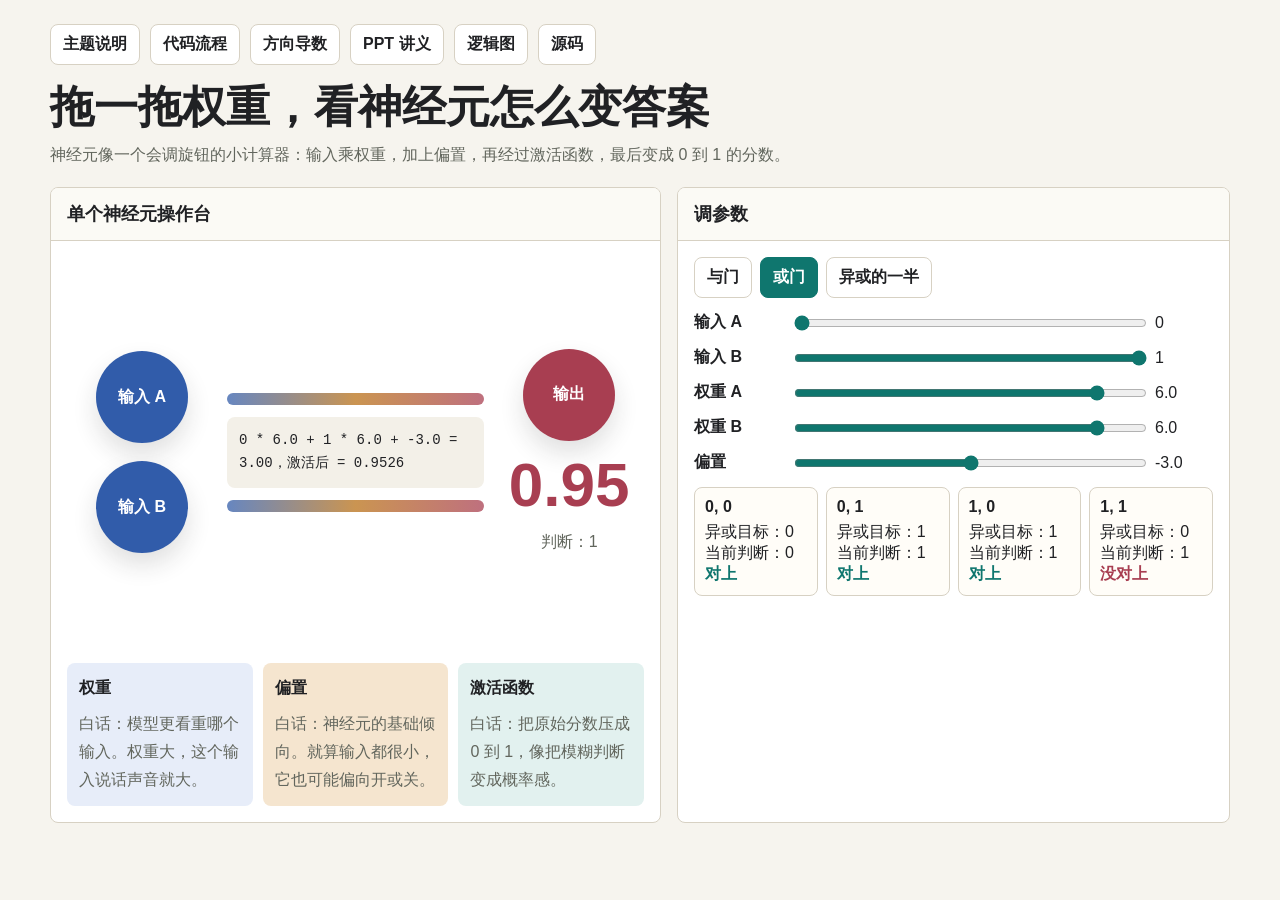
==== topics/01-neural-network-basics/demo-web/index.html @ bed3367c "Initial llm learning lab" ====
<!doctype html>
<html lang="zh-CN">
<head>
  <meta charset="utf-8" />
  <meta name="viewport" content="width=device-width, initial-scale=1" />
  <title>神经网络入门互动演示</title>
  <style>
    :root {
      --paper: #f6f4ee;
      --ink: #202124;
      --muted: #62665d;
      --line: #d7d1c3;
      --white: #ffffff;
      --teal: #0f766e;
      --amber: #b86f14;
      --blue: #315caa;
      --rose: #a83e51;
      --soft-teal: #e2f1ef;
      --soft-amber: #f5e5cf;
      --soft-blue: #e7edf9;
      --soft-rose: #f6e2e7;
    }

    * {
      box-sizing: border-box;
    }

    body {
      margin: 0;
      font-family: "Microsoft YaHei", "PingFang SC", "Segoe UI", sans-serif;
      color: var(--ink);
      background: var(--paper);
    }

    header,
    main {
      width: min(1180px, calc(100% - 32px));
      margin: 0 auto;
    }

    header {
      padding: 24px 0 18px;
    }

    .nav {
      display: flex;
      flex-wrap: wrap;
      gap: 10px;
      margin-bottom: 18px;
    }

    .nav a,
    button {
      border: 1px solid var(--line);
      border-radius: 8px;
      padding: 9px 12px;
      background: var(--white);
      color: var(--ink);
      font: inherit;
      font-weight: 700;
      text-decoration: none;
      cursor: pointer;
    }

    button.active {
      color: var(--white);
      background: var(--teal);
      border-color: var(--teal);
    }

    h1 {
      margin: 0 0 10px;
      font-size: clamp(28px, 4vw, 44px);
      line-height: 1.1;
      letter-spacing: 0;
    }

    p {
      margin: 0;
      color: var(--muted);
      line-height: 1.75;
    }

    main {
      display: grid;
      grid-template-columns: minmax(0, 1.05fr) minmax(320px, 0.95fr);
      gap: 16px;
      padding-bottom: 34px;
    }

    .panel {
      border: 1px solid var(--line);
      border-radius: 8px;
      background: var(--white);
      overflow: hidden;
    }

    .panel-head {
      padding: 14px 16px;
      border-bottom: 1px solid var(--line);
      background: #fbfaf5;
    }

    .panel-head h2 {
      margin: 0;
      font-size: 18px;
      letter-spacing: 0;
    }

    .panel-body {
      padding: 16px;
    }

    .stage {
      min-height: 390px;
      display: grid;
      grid-template-columns: 150px 1fr 150px;
      gap: 10px;
      align-items: center;
      position: relative;
    }

    .stack {
      display: grid;
      gap: 18px;
      justify-items: center;
    }

    .node {
      width: 92px;
      aspect-ratio: 1;
      border-radius: 50%;
      display: grid;
      place-items: center;
      color: var(--white);
      font-weight: 800;
      box-shadow: 0 12px 24px rgba(32, 33, 36, 0.14);
    }

    .node.input { background: var(--blue); }
    .node.neuron { background: var(--amber); }
    .node.output { background: var(--rose); }

    .formula {
      align-self: stretch;
      display: grid;
      align-content: center;
      gap: 12px;
    }

    .wire {
      height: 12px;
      border-radius: 999px;
      background: linear-gradient(90deg, var(--blue), var(--amber), var(--rose));
      opacity: 0.74;
    }

    .score {
      border-radius: 8px;
      padding: 12px;
      background: #f3f0e8;
      line-height: 1.7;
      font-family: Consolas, "Courier New", monospace;
      font-size: 14px;
      overflow-wrap: anywhere;
    }

    .answer {
      display: grid;
      gap: 8px;
      justify-items: center;
    }

    .big-number {
      font-size: clamp(34px, 6vw, 62px);
      font-weight: 900;
      color: var(--rose);
      letter-spacing: 0;
    }

    .controls {
      display: grid;
      gap: 14px;
    }

    .control {
      display: grid;
      grid-template-columns: 88px 1fr 58px;
      gap: 10px;
      align-items: center;
    }

    label {
      font-weight: 700;
    }

    input[type="range"] {
      width: 100%;
      accent-color: var(--teal);
    }

    .presets {
      display: flex;
      flex-wrap: wrap;
      gap: 8px;
      margin-bottom: 14px;
    }

    .truth {
      display: grid;
      grid-template-columns: repeat(4, 1fr);
      gap: 8px;
      margin-top: 14px;
    }

    .case {
      border: 1px solid var(--line);
      border-radius: 8px;
      padding: 10px;
      background: #fffdf8;
      min-height: 100px;
    }

    .case strong {
      display: block;
      margin-bottom: 6px;
    }

    .ok {
      color: var(--teal);
      font-weight: 800;
    }

    .bad {
      color: var(--rose);
      font-weight: 800;
    }

    .why {
      display: grid;
      grid-template-columns: repeat(3, 1fr);
      gap: 10px;
      margin-top: 16px;
    }

    .mini {
      border-radius: 8px;
      padding: 12px;
      min-height: 130px;
      line-height: 1.65;
    }

    .mini:nth-child(1) { background: var(--soft-blue); }
    .mini:nth-child(2) { background: var(--soft-amber); }
    .mini:nth-child(3) { background: var(--soft-teal); }

    .mini h3 {
      margin: 0 0 8px;
      font-size: 16px;
      letter-spacing: 0;
    }

    @media (max-width: 940px) {
      main,
      .why {
        grid-template-columns: 1fr;
      }

      .stage {
        grid-template-columns: 1fr;
      }

      .wire {
        height: 8px;
      }

      .truth {
        grid-template-columns: repeat(2, 1fr);
      }
    }
  </style>
</head>
<body>
  <header>
    <nav class="nav" aria-label="页面导航">
      <a href="../README.md">主题说明</a>
      <a href="../code-flow.html">代码流程</a>
      <a href="directional-derivative.html">方向导数</a>
      <a href="../slides.html">PPT 讲义</a>
      <a href="../logic-map.html">逻辑图</a>
      <a href="../demo-project/mlp_from_scratch.py">源码</a>
    </nav>
    <h1>拖一拖权重，看神经元怎么变答案</h1>
    <p>神经元像一个会调旋钮的小计算器：输入乘权重，加上偏置，再经过激活函数，最后变成 0 到 1 的分数。</p>
  </header>

  <main>
    <section class="panel">
      <div class="panel-head">
        <h2>单个神经元操作台</h2>
      </div>
      <div class="panel-body">
        <div class="stage">
          <div class="stack">
            <div class="node input">输入 A</div>
            <div class="node input">输入 B</div>
          </div>
          <div class="formula">
            <div class="wire"></div>
            <div class="score" id="formulaText"></div>
            <div class="wire"></div>
          </div>
          <div class="answer">
            <div class="node output">输出</div>
            <div class="big-number" id="outputNumber">0.00</div>
            <p id="outputLabel">判断：0</p>
          </div>
        </div>

        <div class="why">
          <article class="mini">
            <h3>权重</h3>
            <p>白话：模型更看重哪个输入。权重大，这个输入说话声音就大。</p>
          </article>
          <article class="mini">
            <h3>偏置</h3>
            <p>白话：神经元的基础倾向。就算输入都很小，它也可能偏向开或关。</p>
          </article>
          <article class="mini">
            <h3>激活函数</h3>
            <p>白话：把原始分数压成 0 到 1，像把模糊判断变成概率感。</p>
          </article>
        </div>
      </div>
    </section>

    <aside class="panel">
      <div class="panel-head">
        <h2>调参数</h2>
      </div>
      <div class="panel-body">
        <div class="presets">
          <button data-preset="and">与门</button>
          <button data-preset="or" class="active">或门</button>
          <button data-preset="half-xor">异或的一半</button>
        </div>

        <div class="controls">
          <div class="control">
            <label for="inputA">输入 A</label>
            <input id="inputA" type="range" min="0" max="1" step="1" value="0" />
            <span id="inputAValue">0</span>
          </div>
          <div class="control">
            <label for="inputB">输入 B</label>
            <input id="inputB" type="range" min="0" max="1" step="1" value="1" />
            <span id="inputBValue">1</span>
          </div>
          <div class="control">
            <label for="weightA">权重 A</label>
            <input id="weightA" type="range" min="-8" max="8" step="0.1" value="6" />
            <span id="weightAValue">6.0</span>
          </div>
          <div class="control">
            <label for="weightB">权重 B</label>
            <input id="weightB" type="range" min="-8" max="8" step="0.1" value="6" />
            <span id="weightBValue">6.0</span>
          </div>
          <div class="control">
            <label for="bias">偏置</label>
            <input id="bias" type="range" min="-10" max="4" step="0.1" value="-3" />
            <span id="biasValue">-3.0</span>
          </div>
        </div>

        <div class="truth" id="truthTable" aria-label="四种输入的判断结果"></div>
      </div>
    </aside>
  </main>

  <script>
    const controls = {
      inputA: document.querySelector("#inputA"),
      inputB: document.querySelector("#inputB"),
      weightA: document.querySelector("#weightA"),
      weightB: document.querySelector("#weightB"),
      bias: document.querySelector("#bias")
    };

    const values = {
      inputA: document.querySelector("#inputAValue"),
      inputB: document.querySelector("#inputBValue"),
      weightA: document.querySelector("#weightAValue"),
      weightB: document.querySelector("#weightBValue"),
      bias: document.querySelector("#biasValue")
    };

    const formulaText = document.querySelector("#formulaText");
    const outputNumber = document.querySelector("#outputNumber");
    const outputLabel = document.querySelector("#outputLabel");
    const truthTable = document.querySelector("#truthTable");
    const presetButtons = document.querySelectorAll("[data-preset]");

    const presets = {
      and: { weightA: 6, weightB: 6, bias: -9 },
      or: { weightA: 6, weightB: 6, bias: -3 },
      "half-xor": { weightA: 8, weightB: -8, bias: -4 }
    };

    function sigmoid(score) {
      return 1 / (1 + Math.exp(-score));
    }

    function readNumber(name) {
      return Number(controls[name].value);
    }

    function predict(inputA, inputB) {
      const weightA = readNumber("weightA");
      const weightB = readNumber("weightB");
      const bias = readNumber("bias");
      const raw = inputA * weightA + inputB * weightB + bias;
      const output = sigmoid(raw);
      return { raw, output, answer: output >= 0.5 ? 1 : 0 };
    }

    function updateLabels() {
      for (const name of Object.keys(controls)) {
        const number = readNumber(name);
        values[name].textContent = name.startsWith("input")
          ? String(number)
          : number.toFixed(1);
      }
    }

    function renderTruthTable() {
      const cases = [
        { inputA: 0, inputB: 0, target: 0 },
        { inputA: 0, inputB: 1, target: 1 },
        { inputA: 1, inputB: 0, target: 1 },
        { inputA: 1, inputB: 1, target: 0 }
      ];

      truthTable.innerHTML = cases.map((item) => {
        const result = predict(item.inputA, item.inputB);
        const matched = result.answer === item.target;
        return `
          <article class="case">
            <strong>${item.inputA}, ${item.inputB}</strong>
            <div>异或目标：${item.target}</div>
            <div>当前判断：${result.answer}</div>
            <div class="${matched ? "ok" : "bad"}">${matched ? "对上" : "没对上"}</div>
          </article>
        `;
      }).join("");
    }

    function render() {
      updateLabels();

      const inputA = readNumber("inputA");
      const inputB = readNumber("inputB");
      const result = predict(inputA, inputB);

      formulaText.textContent =
        `${inputA} * ${readNumber("weightA").toFixed(1)} + ` +
        `${inputB} * ${readNumber("weightB").toFixed(1)} + ` +
        `${readNumber("bias").toFixed(1)} = ${result.raw.toFixed(2)}，` +
        `激活后 = ${result.output.toFixed(4)}`;

      outputNumber.textContent = result.output.toFixed(2);
      outputLabel.textContent = `判断：${result.answer}`;
      renderTruthTable();
    }

    for (const control of Object.values(controls)) {
      control.addEventListener("input", render);
    }

    for (const button of presetButtons) {
      button.addEventListener("click", () => {
        const preset = presets[button.dataset.preset];
        controls.weightA.value = preset.weightA;
        controls.weightB.value = preset.weightB;
        controls.bias.value = preset.bias;
        presetButtons.forEach((item) => item.classList.remove("active"));
        button.classList.add("active");
        render();
      });
    }

    render();
  </script>
</body>
</html>
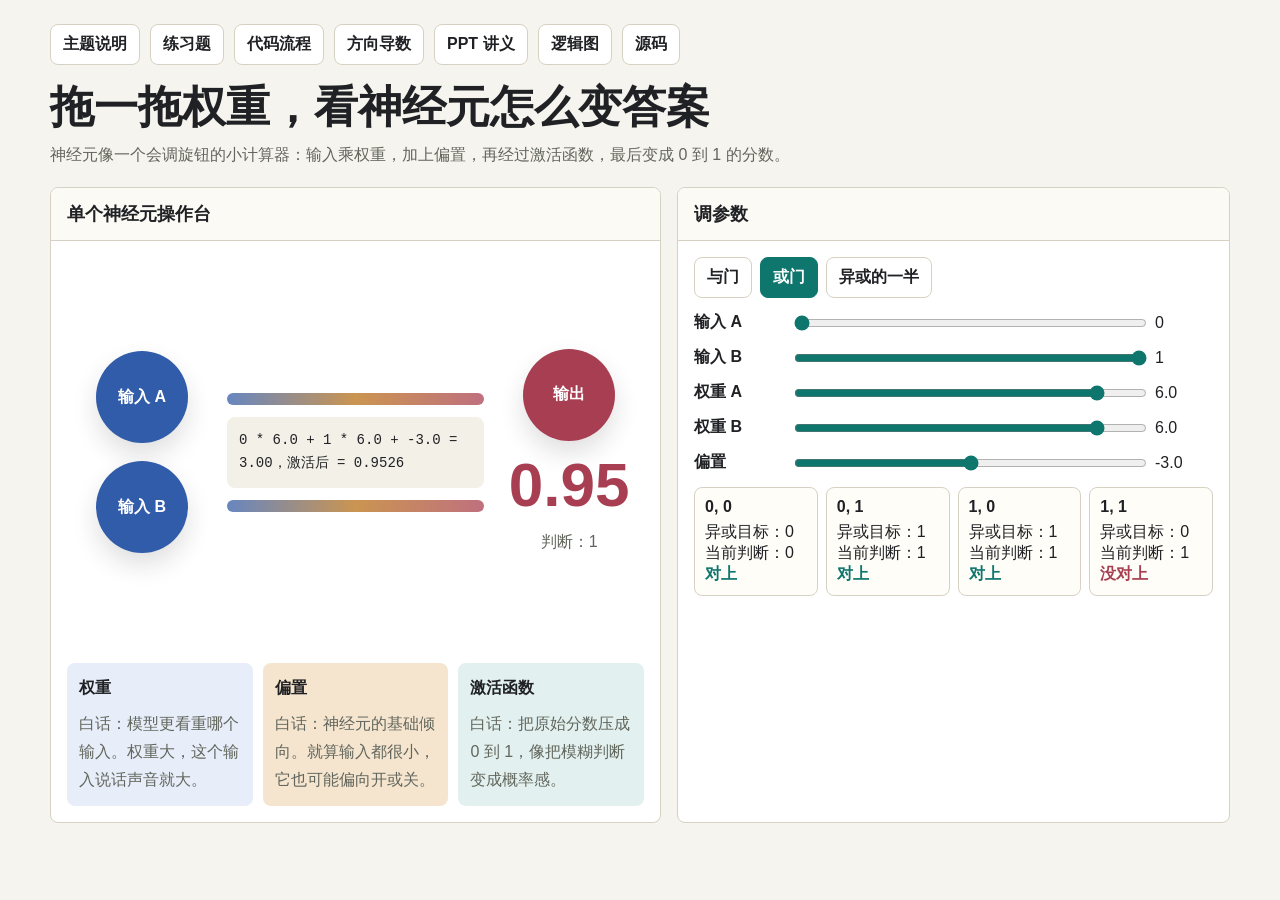
==== commit ec3a4cb1: "Add neural network quiz" ====
--- a/topics/01-neural-network-basics/demo-web/index.html
+++ b/topics/01-neural-network-basics/demo-web/index.html
@@ -284,6 +284,7 @@
   <header>
     <nav class="nav" aria-label="页面导航">
       <a href="../README.md">主题说明</a>
+      <a href="../quiz.html">练习题</a>
       <a href="../code-flow.html">代码流程</a>
       <a href="directional-derivative.html">方向导数</a>
       <a href="../slides.html">PPT 讲义</a>
